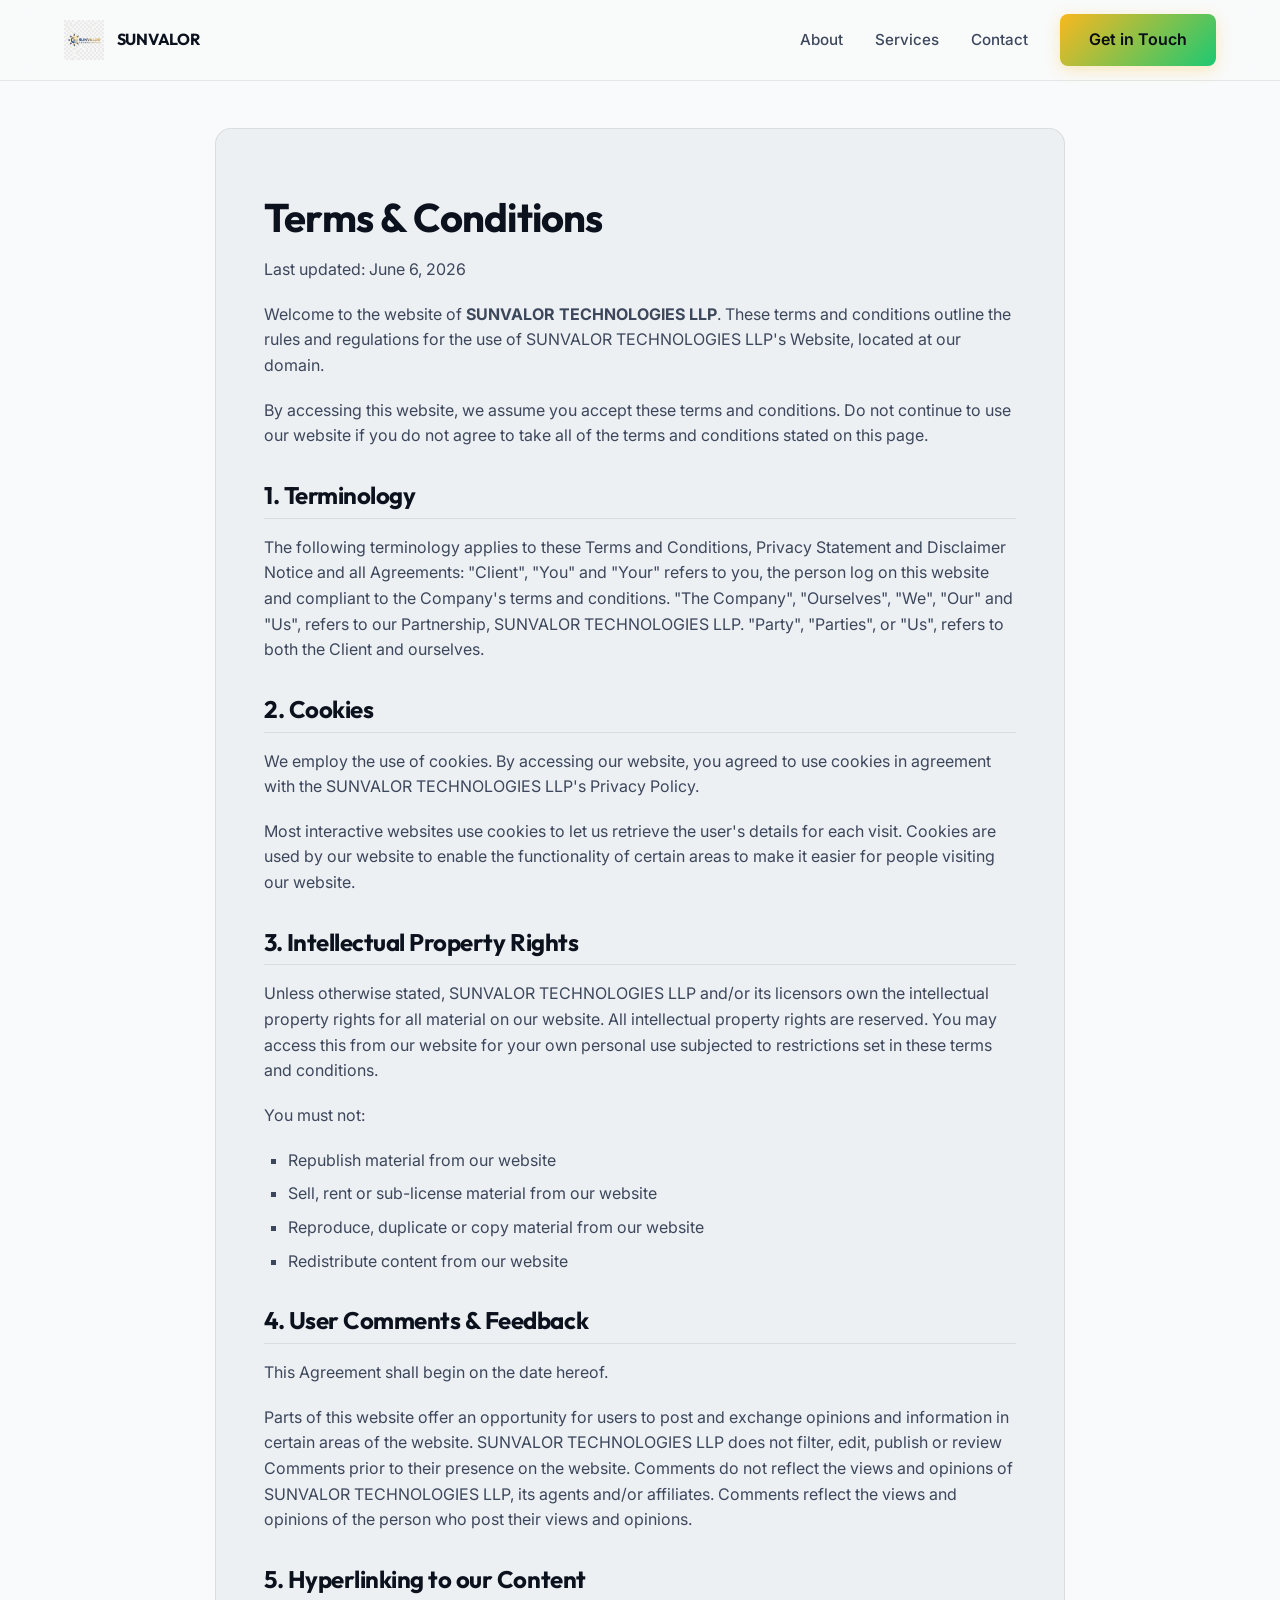
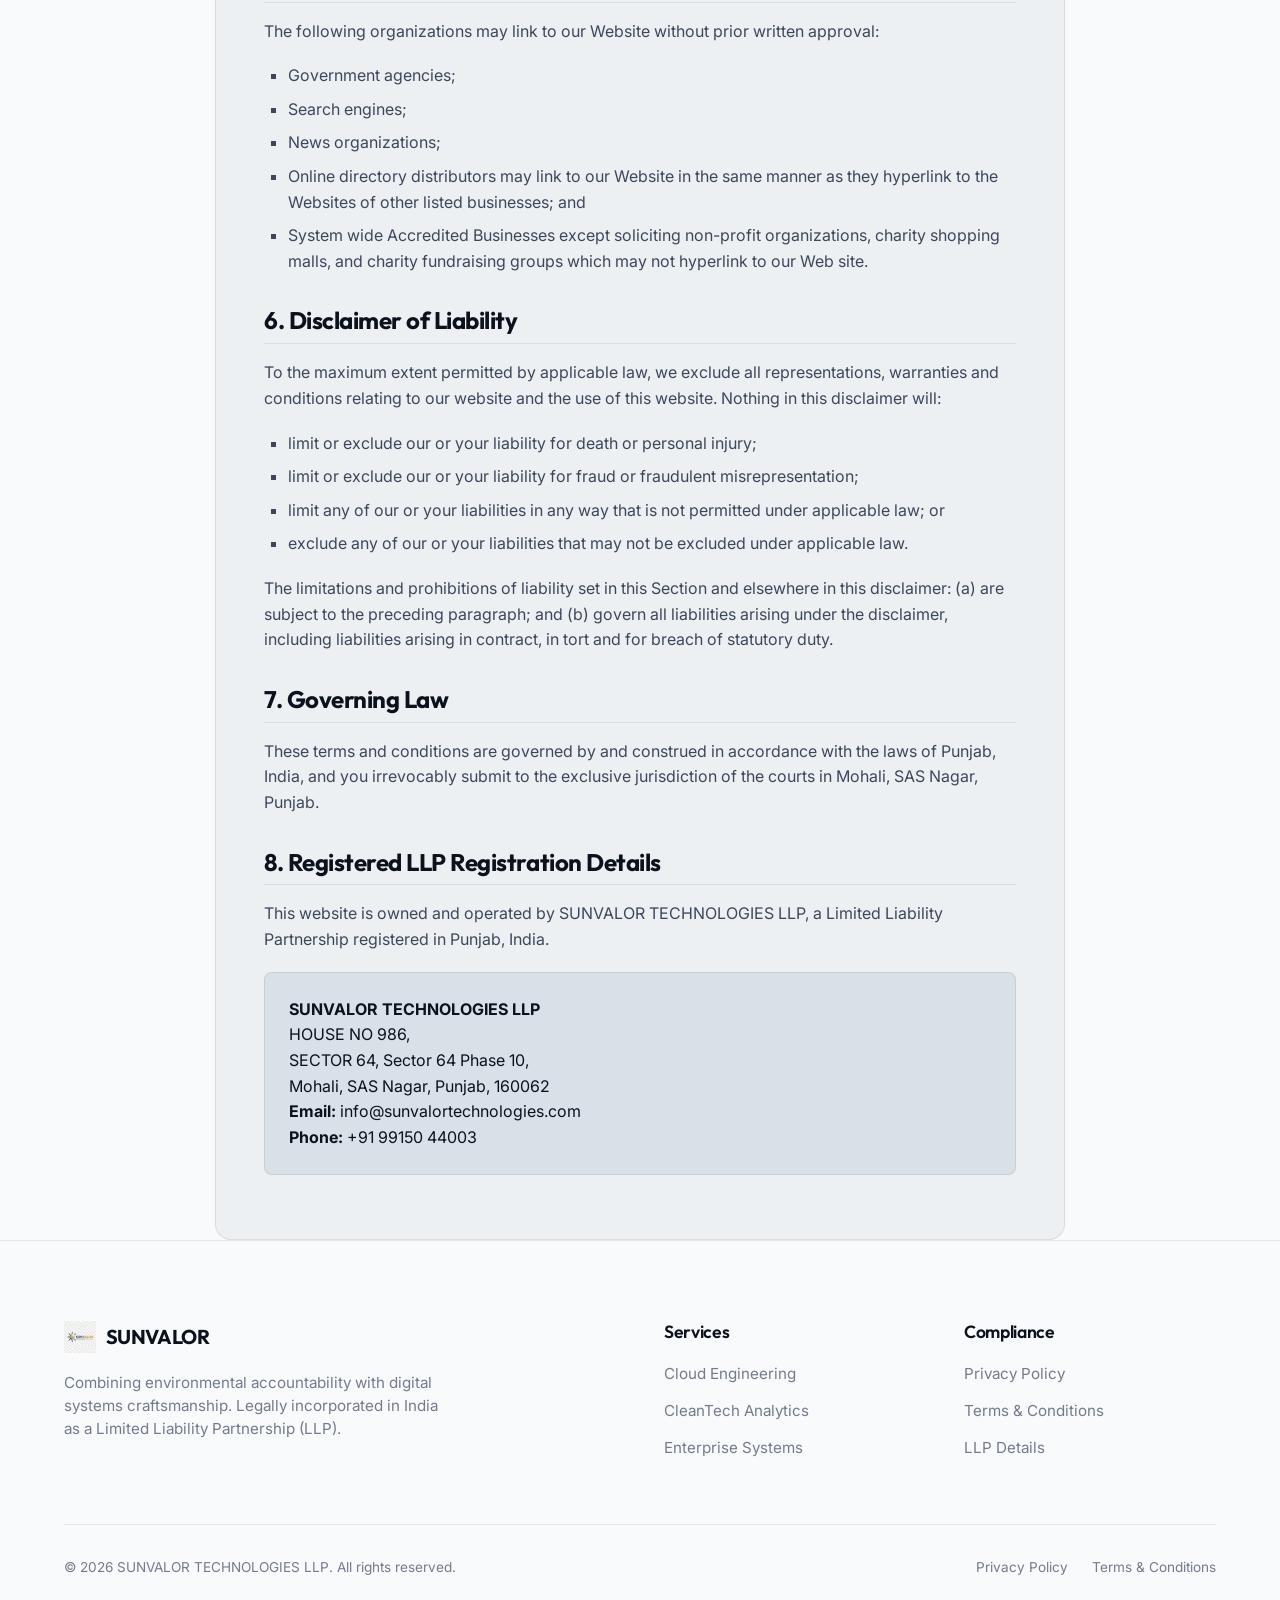
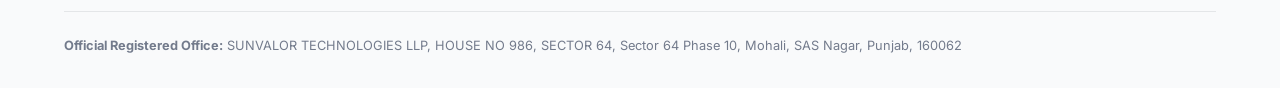
==== terms.html @ f623df3a "feat: production optimization and initial landing page deployment" ====
<!DOCTYPE html>
<html lang="en">
<head>
  <meta charset="utf-8">
  <meta name="viewport" content="width=device-width, initial-scale=1.0">
  <meta name="robots" content="noindex, follow">
  <title>Terms & Conditions | Sunvalor Technologies LLP</title>
  <link rel="stylesheet" href="css/style.min.css">
</head>
<body>

  <!-- HEADER -->
  <header class="header">
    <div class="container nav-container">
      <a href="index.html" class="logo-link" aria-label="Sunvalor Technologies Home">
        <img src="assets/logo.png" alt="Sunvalor Technologies LLP Logo" class="logo-img" width="40" height="40">
        <span class="brand-name">SUNVALOR</span>
      </a>
      <button class="menu-toggle" aria-label="Toggle Menu" aria-expanded="false" aria-controls="nav-menu">
        ☰
      </button>
      <nav>
        <ul id="nav-menu" class="nav-menu">
          <li><a href="index.html#about" class="nav-link">About</a></li>
          <li><a href="index.html#services" class="nav-link">Services</a></li>
          <li><a href="index.html#contact" class="nav-link">Contact</a></li>
          <li><a href="index.html#contact" class="btn btn-primary">Get in Touch</a></li>
        </ul>
      </nav>
    </div>
  </header>

  <!-- CONTENT -->
  <main class="legal-page">
    <article class="container legal-content">
      <h1>Terms & Conditions</h1>
      <p class="last-updated">Last updated: June 6, 2026</p>

      <p>Welcome to the website of <strong>SUNVALOR TECHNOLOGIES LLP</strong>. These terms and conditions outline the rules and regulations for the use of SUNVALOR TECHNOLOGIES LLP's Website, located at our domain.</p>

      <p>By accessing this website, we assume you accept these terms and conditions. Do not continue to use our website if you do not agree to take all of the terms and conditions stated on this page.</p>

      <h2>1. Terminology</h2>
      <p>The following terminology applies to these Terms and Conditions, Privacy Statement and Disclaimer Notice and all Agreements: "Client", "You" and "Your" refers to you, the person log on this website and compliant to the Company's terms and conditions. "The Company", "Ourselves", "We", "Our" and "Us", refers to our Partnership, SUNVALOR TECHNOLOGIES LLP. "Party", "Parties", or "Us", refers to both the Client and ourselves.</p>

      <h2>2. Cookies</h2>
      <p>We employ the use of cookies. By accessing our website, you agreed to use cookies in agreement with the SUNVALOR TECHNOLOGIES LLP's Privacy Policy.</p>
      <p>Most interactive websites use cookies to let us retrieve the user's details for each visit. Cookies are used by our website to enable the functionality of certain areas to make it easier for people visiting our website.</p>

      <h2>3. Intellectual Property Rights</h2>
      <p>Unless otherwise stated, SUNVALOR TECHNOLOGIES LLP and/or its licensors own the intellectual property rights for all material on our website. All intellectual property rights are reserved. You may access this from our website for your own personal use subjected to restrictions set in these terms and conditions.</p>
      <p>You must not:</p>
      <ul>
        <li>Republish material from our website</li>
        <li>Sell, rent or sub-license material from our website</li>
        <li>Reproduce, duplicate or copy material from our website</li>
        <li>Redistribute content from our website</li>
      </ul>

      <h2>4. User Comments & Feedback</h2>
      <p>This Agreement shall begin on the date hereof.</p>
      <p>Parts of this website offer an opportunity for users to post and exchange opinions and information in certain areas of the website. SUNVALOR TECHNOLOGIES LLP does not filter, edit, publish or review Comments prior to their presence on the website. Comments do not reflect the views and opinions of SUNVALOR TECHNOLOGIES LLP, its agents and/or affiliates. Comments reflect the views and opinions of the person who post their views and opinions.</p>

      <h2>5. Hyperlinking to our Content</h2>
      <p>The following organizations may link to our Website without prior written approval:</p>
      <ul>
        <li>Government agencies;</li>
        <li>Search engines;</li>
        <li>News organizations;</li>
        <li>Online directory distributors may link to our Website in the same manner as they hyperlink to the Websites of other listed businesses; and</li>
        <li>System wide Accredited Businesses except soliciting non-profit organizations, charity shopping malls, and charity fundraising groups which may not hyperlink to our Web site.</li>
      </ul>

      <h2>6. Disclaimer of Liability</h2>
      <p>To the maximum extent permitted by applicable law, we exclude all representations, warranties and conditions relating to our website and the use of this website. Nothing in this disclaimer will:</p>
      <ul>
        <li>limit or exclude our or your liability for death or personal injury;</li>
        <li>limit or exclude our or your liability for fraud or fraudulent misrepresentation;</li>
        <li>limit any of our or your liabilities in any way that is not permitted under applicable law; or</li>
        <li>exclude any of our or your liabilities that may not be excluded under applicable law.</li>
      </ul>
      <p>The limitations and prohibitions of liability set in this Section and elsewhere in this disclaimer: (a) are subject to the preceding paragraph; and (b) govern all liabilities arising under the disclaimer, including liabilities arising in contract, in tort and for breach of statutory duty.</p>

      <h2>7. Governing Law</h2>
      <p>These terms and conditions are governed by and construed in accordance with the laws of Punjab, India, and you irrevocably submit to the exclusive jurisdiction of the courts in Mohali, SAS Nagar, Punjab.</p>

      <h2>8. Registered LLP Registration Details</h2>
      <p>This website is owned and operated by SUNVALOR TECHNOLOGIES LLP, a Limited Liability Partnership registered in Punjab, India.</p>
      <address style="font-style: normal; background: var(--bg-tertiary); padding: 1.5rem; border-radius: var(--radius-sm); border: 1px solid var(--border-color); margin-top: 1rem;">
        <strong>SUNVALOR TECHNOLOGIES LLP</strong><br>
        HOUSE NO 986,<br>
        SECTOR 64, Sector 64 Phase 10,<br>
        Mohali, SAS Nagar, Punjab, 160062<br>
        <strong>Email:</strong> <a href="mailto:info@sunvalortechnologies.com">info@sunvalortechnologies.com</a><br>
        <strong>Phone:</strong> <a href="tel:+919915044003">+91 99150 44003</a>
      </address>
    </article>
  </main>

  <!-- FOOTER -->
  <footer class="footer">
    <div class="container">
      <div class="footer-grid">
        <div class="footer-col" style="grid-column: span 2;">
          <div class="footer-brand">
            <img src="assets/logo.png" alt="Sunvalor Logo" class="footer-logo" width="32" height="32">
            <span class="brand-name" style="font-size: 1.25rem;">SUNVALOR</span>
          </div>
          <p class="footer-desc" style="max-inline-size: 380px;">Combining environmental accountability with digital systems craftsmanship. Legally incorporated in India as a Limited Liability Partnership (LLP).</p>
        </div>

        <div class="footer-col">
          <h3>Services</h3>
          <ul class="footer-links">
            <li><a href="index.html#services" class="footer-link">Cloud Engineering</a></li>
            <li><a href="index.html#services" class="footer-link">CleanTech Analytics</a></li>
            <li><a href="index.html#services" class="footer-link">Enterprise Systems</a></li>
          </ul>
        </div>

        <div class="footer-col">
          <h3>Compliance</h3>
          <ul class="footer-links">
            <li><a href="privacy.html" class="footer-link">Privacy Policy</a></li>
            <li><a href="terms.html" class="footer-link">Terms & Conditions</a></li>
            <li><a href="index.html#contact" class="footer-link">LLP Details</a></li>
          </ul>
        </div>
      </div>

      <div class="footer-bottom">
        <div>
          <p>&copy; 2026 SUNVALOR TECHNOLOGIES LLP. All rights reserved.</p>
        </div>
        <div class="footer-bottom-links">
          <a href="privacy.html" class="footer-link">Privacy Policy</a>
          <a href="terms.html" class="footer-link">Terms & Conditions</a>
        </div>
      </div>

      <div style="margin-top: 2rem; padding-top: 1.5rem; border-top: 1px solid var(--border-color); font-size: 0.8rem; color: var(--text-muted);">
        <p><strong>Official Registered Office:</strong> SUNVALOR TECHNOLOGIES LLP, HOUSE NO 986, SECTOR 64, Sector 64 Phase 10, Mohali, SAS Nagar, Punjab, 160062</p>
      </div>
    </div>
  </footer>

  <script src="js/main.min.js"></script>
</body>
</html>
---- css/style.min.css ----
@import url(https://fonts.googleapis.com/css2?family=Inter:wght@300;400;500;600&family=Outfit:wght@400;500;600;700;800&display=swap);:root{--bg-primary:hsl(220, 40%, 6%);--bg-secondary:hsl(220, 35%, 10%);--bg-tertiary:hsl(220, 30%, 14%);--bg-glass:hsla(220, 40%, 8%, 0.7);--border-color:hsla(220, 20%, 25%, 0.4);--border-hover:hsla(42, 90%, 55%, 0.4);--text-primary:hsl(210, 20%, 98%);--text-secondary:hsl(210, 15%, 80%);--text-muted:hsl(210, 10%, 60%);--color-gold:hsl(42, 95%, 55%);--color-gold-glow:hsla(42, 95%, 55%, 0.15);--color-emerald:hsl(150, 75%, 45%);--color-emerald-glow:hsla(150, 75%, 45%, 0.15);--color-blue:hsl(206, 100%, 50%);--grad-primary:linear-gradient(135deg, var(--color-gold) 0%, var(--color-emerald) 100%);--grad-dark:linear-gradient(180deg, var(--bg-primary) 0%, var(--bg-secondary) 100%);--grad-glow:radial-gradient(circle at 50% 50%, var(--color-gold-glow) 0%, transparent 70%);--font-display:'Outfit',-apple-system,BlinkMacSystemFont,'Segoe UI',Roboto,sans-serif;--font-body:'Inter',-apple-system,BlinkMacSystemFont,'Segoe UI',Roboto,sans-serif;--container-max:1200px;--radius-sm:8px;--radius-md:16px;--radius-lg:24px;--transition-smooth:all 0.3s cubic-bezier(0.4, 0, 0.2, 1);--scrollbar-width:8px}@media (prefers-color-scheme:light){:root{--bg-primary:hsl(210, 20%, 98%);--bg-secondary:hsl(210, 20%, 94%);--bg-tertiary:hsl(210, 20%, 88%);--bg-glass:hsla(210, 20%, 98%, 0.8);--border-color:hsla(220, 15%, 20%, 0.1);--text-primary:hsl(220, 40%, 8%);--text-secondary:hsl(220, 20%, 30%);--text-muted:hsl(220, 10%, 50%);--color-gold-glow:hsla(42, 95%, 45%, 0.1);--color-emerald-glow:hsla(150, 75%, 35%, 0.1)}}*,::after,::before{box-sizing:border-box;margin:0;padding:0}html{scroll-behavior:smooth;scroll-padding-top:100px;font-size:16px}body{background-color:var(--bg-primary);color:var(--text-primary);font-family:var(--font-body);line-height:1.6;-webkit-font-smoothing:antialiased;overflow-x:hidden}.brand-name,h1,h2,h3,h4{font-family:var(--font-display);font-weight:700;letter-spacing:-.02em;line-height:1.2}a{color:inherit;text-decoration:none;transition:var(--transition-smooth)}button,input,select,textarea{font-family:inherit;font-size:inherit}img,video{max-inline-size:100%;block-size:auto;display:block}.container{max-inline-size:var(--container-max);margin-inline:auto;padding-inline:1.5rem}.section-padding{padding-block:6rem 5rem}.grid-2{display:grid;grid-template-columns:repeat(auto-fit,minmax(320px,1fr));gap:3rem;align-items:center}.text-gradient{background:var(--grad-primary);-webkit-background-clip:text;-webkit-text-fill-color:transparent;background-clip:text}::-webkit-scrollbar{width:var(--scrollbar-width)}::-webkit-scrollbar-track{background:var(--bg-primary)}::-webkit-scrollbar-thumb{background:var(--bg-tertiary);border-radius:4px}::-webkit-scrollbar-thumb:hover{background:var(--color-gold)}.btn{display:inline-flex;align-items:center;justify-content:center;padding:.8rem 1.8rem;border-radius:var(--radius-sm);font-weight:600;cursor:pointer;transition:var(--transition-smooth);border:none}.btn-primary{background:var(--grad-primary);color:#090d15;box-shadow:0 4px 15px hsla(42,95%,55%,.3)}.btn-primary:hover{transform:translateY(-2px);box-shadow:0 6px 20px hsla(150,75%,45%,.4)}.btn-secondary{background:var(--bg-tertiary);color:var(--text-primary);border:1px solid var(--border-color)}.btn-secondary:hover{background:var(--bg-secondary);border-color:var(--color-gold);transform:translateY(-2px)}.header{position:fixed;top:0;left:0;inline-size:100%;z-index:1000;background:var(--bg-glass);backdrop-filter:blur(12px);-webkit-backdrop-filter:blur(12px);border-bottom:1px solid var(--border-color);transition:var(--transition-smooth)}.nav-container{display:flex;justify-content:space-between;align-items:center;height:80px}.logo-link{display:flex;align-items:center;gap:.8rem}.logo-img{width:40px;height:40px;object-fit:contain}.nav-menu{display:flex;gap:2rem;list-style:none;align-items:center}.nav-link{font-size:.95rem;font-weight:500;color:var(--text-secondary);position:relative}.nav-link.active,.nav-link:hover{color:var(--color-gold)}.nav-link::after{content:'';position:absolute;bottom:-4px;left:0;width:0;height:2px;background:var(--color-gold);transition:var(--transition-smooth)}.nav-link:hover::after{width:100%}.menu-toggle{display:none;background:0 0;border:none;color:var(--text-primary);font-size:1.8rem;cursor:pointer}.hero{position:relative;padding-block:10rem 6rem;background:radial-gradient(circle at 10% 20%,hsla(42,95%,55%,.05) 0,transparent 40%),radial-gradient(circle at 90% 80%,hsla(150,75%,45%,.05) 0,transparent 40%);overflow:hidden}.hero::before{content:'';position:absolute;inset:0;background-image:linear-gradient(var(--border-color) 1px,transparent 1px),linear-gradient(90deg,var(--border-color) 1px,transparent 1px);background-size:50px 50px;opacity:.15;pointer-events:none}.hero-content{display:flex;flex-direction:column;gap:1.5rem}.badge{display:inline-flex;align-items:center;gap:.5rem;background:var(--bg-tertiary);border:1px solid var(--border-color);padding:.4rem 1rem;border-radius:50px;font-size:.85rem;font-weight:600;width:max-content;color:var(--color-gold)}.badge-dot{width:8px;height:8px;border-radius:50%;background:var(--color-emerald);box-shadow:0 0 10px var(--color-emerald);animation:pulse 2s infinite}@keyframes pulse{0%{transform:scale(.9);opacity:.6}50%{transform:scale(1.2);opacity:1}100%{transform:scale(.9);opacity:.6}}.hero-title{font-size:clamp(2.5rem, 5vw, 4.5rem);line-height:1.1;font-weight:800}.hero-desc{font-size:clamp(1rem, 2vw, 1.25rem);color:var(--text-secondary);max-inline-size:540px}.hero-actions{display:flex;gap:1rem;margin-top:1rem}.hero-image-wrapper{position:relative;border-radius:var(--radius-lg);overflow:hidden;box-shadow:0 20px 40px rgba(0,0,0,.4);border:1px solid var(--border-color)}.hero-image-wrapper::after{content:'';position:absolute;inset:0;background:linear-gradient(to bottom,transparent 60%,var(--bg-primary) 100%);pointer-events:none}.hero-img{width:100%;height:100%;object-fit:cover;transition:transform .5s ease}.hero-image-wrapper:hover .hero-img{transform:scale(1.03)}.section-header{text-align:center;max-inline-size:600px;margin:0 auto 4rem;display:flex;flex-direction:column;gap:1rem}.section-title{font-size:clamp(2rem, 3.5vw, 2.8rem)}.section-subtitle{color:var(--text-secondary)}.services-grid{display:grid;grid-template-columns:repeat(auto-fit,minmax(280px,1fr));gap:2rem}.service-card{background:var(--bg-secondary);border:1px solid var(--border-color);padding:2.5rem 2rem;border-radius:var(--radius-md);transition:var(--transition-smooth);position:relative;overflow:hidden}.service-card::before{content:'';position:absolute;top:0;left:0;width:100%;height:4px;background:var(--grad-primary);opacity:0;transition:var(--transition-smooth)}.service-card:hover{transform:translateY(-5px);border-color:var(--border-hover);box-shadow:0 10px 30px rgba(0,0,0,.3)}.service-card:hover::before{opacity:1}.service-icon{width:50px;height:50px;border-radius:var(--radius-sm);background:var(--bg-tertiary);display:grid;place-content:center;font-size:1.5rem;margin-bottom:1.5rem;color:var(--color-gold);border:1px solid var(--border-color)}.service-card:hover .service-icon{background:var(--color-gold);color:var(--bg-primary);border-color:var(--color-gold)}.service-card h3{font-size:1.3rem;margin-bottom:1rem}.service-card p{color:var(--text-secondary);font-size:.95rem}.about{background:var(--bg-secondary);position:relative}.about-features{display:flex;flex-direction:column;gap:1.5rem;margin-top:2rem}.about-feature-item{display:flex;gap:1rem}.about-feature-icon{color:var(--color-emerald);font-size:1.25rem;flex-shrink:0}.about-feature-text h4{font-size:1.1rem;margin-bottom:.2rem}.about-feature-text p{color:var(--text-muted);font-size:.9rem}.contact-section{position:relative}.contact-info-wrapper{display:flex;flex-direction:column;gap:2rem}.info-item{display:flex;gap:1.2rem}.info-icon{width:48px;height:48px;border-radius:50%;background:var(--bg-secondary);display:grid;place-content:center;color:var(--color-gold);font-size:1.2rem;flex-shrink:0;border:1px solid var(--border-color)}.info-details h3{font-size:1.05rem;color:var(--text-muted);text-transform:uppercase;letter-spacing:.05em;margin-bottom:.4rem}.info-details p{font-size:1.05rem;color:var(--text-primary)}.info-details address{font-style:normal;line-height:1.5;color:var(--text-primary)}.contact-form{background:var(--bg-secondary);border:1px solid var(--border-color);padding:3rem 2.5rem;border-radius:var(--radius-md);box-shadow:0 15px 35px rgba(0,0,0,.2)}.form-group{margin-bottom:1.5rem;display:flex;flex-direction:column;gap:.5rem}.form-group label{font-size:.9rem;font-weight:500;color:var(--text-secondary)}.form-control{background:var(--bg-tertiary);border:1px solid var(--border-color);border-radius:var(--radius-sm);padding:.8rem 1rem;color:var(--text-primary);transition:var(--transition-smooth);inline-size:100%}.form-control:focus{outline:0;border-color:var(--color-gold);box-shadow:0 0 0 3px var(--color-gold-glow)}.form-control:focus-visible{outline:2px solid var(--color-gold);outline-offset:2px}textarea.form-control{resize:vertical;min-block-size:120px}.form-hint{font-size:.8rem;color:var(--text-muted)}.form-alert{padding:1rem;border-radius:var(--radius-sm);margin-bottom:1.5rem;font-size:.95rem;display:none}.form-alert-success{background:hsla(150,75%,45%,.15);border:1px solid var(--color-emerald);color:#79ebb2}.form-alert-error{background:hsla(0,80%,50%,.15);border:1px solid #e51919;color:#f28c8c}.legal-page{padding-block-start:8rem}.legal-content{background:var(--bg-secondary);border:1px solid var(--border-color);padding:4rem 3rem;border-radius:var(--radius-md);max-inline-size:850px;margin-inline:auto}.legal-content h1{font-size:2.5rem;margin-bottom:1rem}.legal-content h2{font-size:1.5rem;margin-block:2rem 1rem;border-bottom:1px solid var(--border-color);padding-bottom:.5rem}.legal-content p,.legal-content ul{color:var(--text-secondary);margin-bottom:1.2rem;font-size:1rem}.legal-content ul{list-style-type:square;padding-inline-start:1.5rem}.legal-content li{margin-bottom:.5rem}.last-updated{font-size:.85rem;color:var(--text-muted);margin-bottom:2rem}.footer{background:var(--bg-primary);border-top:1px solid var(--border-color);padding-block:5rem 2rem;font-size:.95rem}.footer-grid{display:grid;grid-template-columns:repeat(auto-fit,minmax(220px,1fr));gap:3rem;margin-bottom:4rem}.footer-col{display:flex;flex-direction:column;gap:1.2rem}.footer-brand{display:flex;align-items:center;gap:.6rem}.footer-logo{width:32px;height:32px}.footer-desc{color:var(--text-muted);line-height:1.5}.footer-col h3{font-size:1.1rem;font-weight:600;color:var(--text-primary)}.footer-links{list-style:none;display:flex;flex-direction:column;gap:.8rem}.footer-link{color:var(--text-muted)}.footer-link:hover{color:var(--color-gold)}.footer-bottom{border-top:1px solid var(--border-color);padding-top:2rem;display:flex;flex-wrap:wrap;justify-content:space-between;gap:1.5rem;color:var(--text-muted);font-size:.85rem}.footer-bottom-links{display:flex;gap:1.5rem}@media (max-width:960px){.grid-2{grid-template-columns:1fr;gap:4rem}.hero-content{align-items:center;text-align:center}.hero-desc{margin-inline:auto}.hero-actions{justify-content:center}}@media (max-width:768px){.menu-toggle{display:block}.nav-menu{position:fixed;top:80px;left:-100%;width:100%;height:calc(100vh - 80px);background:var(--bg-primary);flex-direction:column;padding:3rem 2rem;align-items:flex-start;transition:.4s cubic-bezier(.4, 0, .2, 1);border-top:1px solid var(--border-color);box-shadow:0 10px 20px rgba(0,0,0,.2)}.nav-menu.active{left:0}.nav-link{font-size:1.2rem}.legal-content{padding:2rem 1.5rem}}
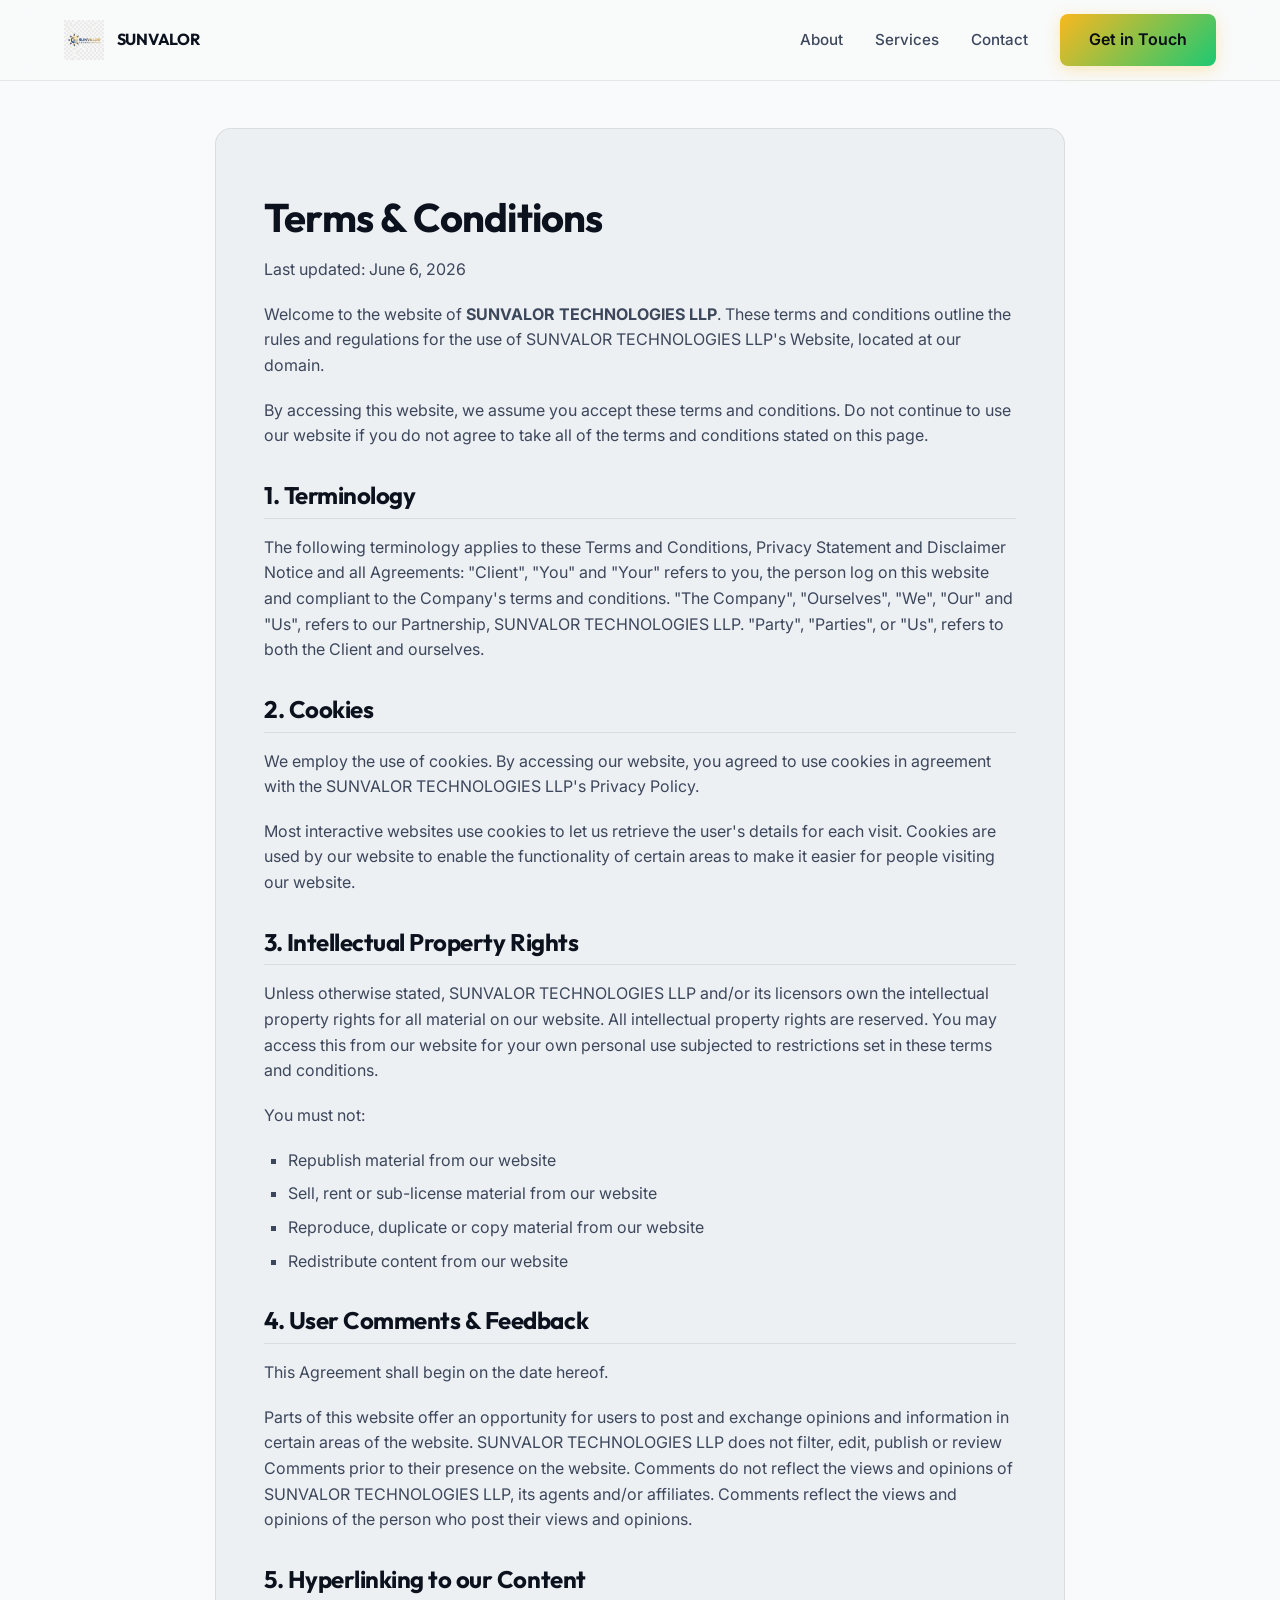
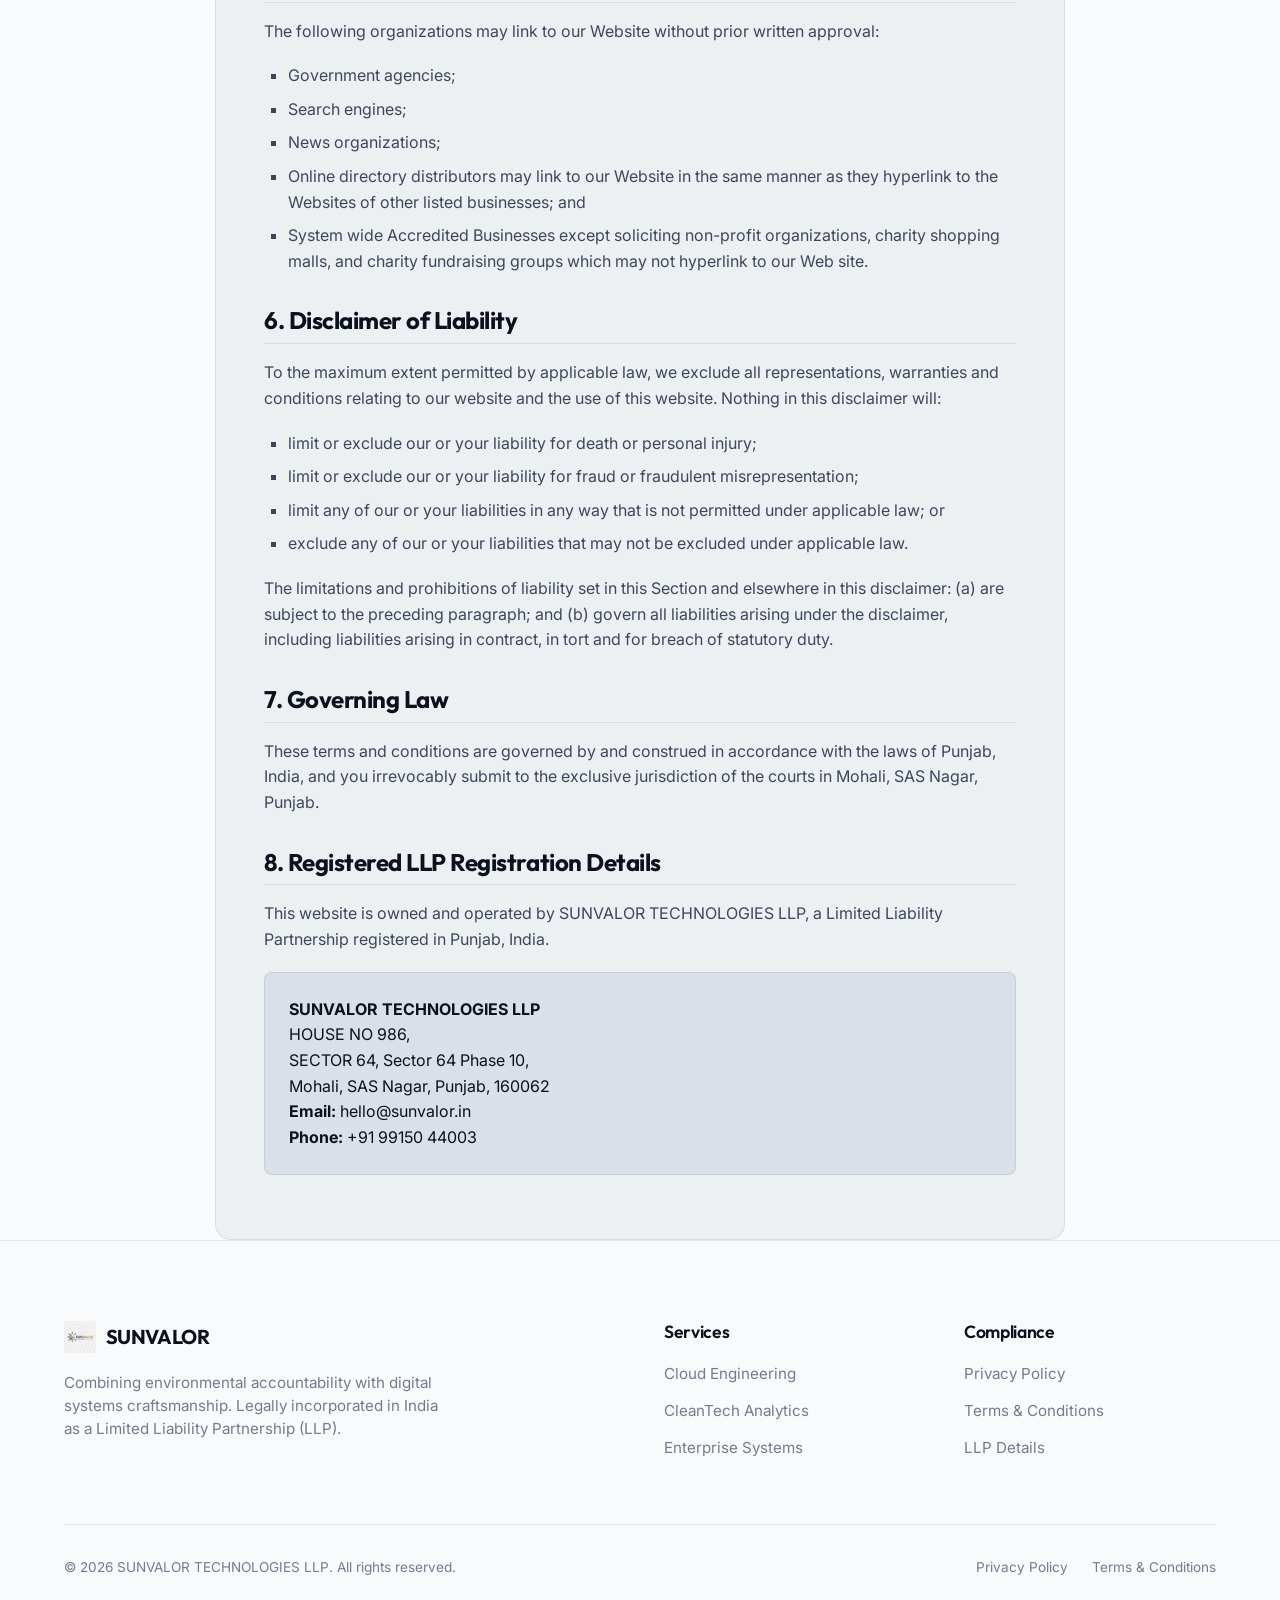
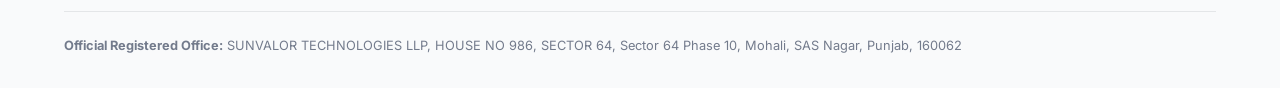
==== commit 7e1cbcec: "ed addition" ====
--- a/terms.html
+++ b/terms.html
@@ -91,7 +91,7 @@
         HOUSE NO 986,<br>
         SECTOR 64, Sector 64 Phase 10,<br>
         Mohali, SAS Nagar, Punjab, 160062<br>
-        <strong>Email:</strong> <a href="mailto:info@sunvalortechnologies.com">info@sunvalortechnologies.com</a><br>
+        <strong>Email:</strong> <a href="mailto:hello@sunvalor.in">hello@sunvalor.in</a><br>
         <strong>Phone:</strong> <a href="tel:+919915044003">+91 99150 44003</a>
       </address>
     </article>
